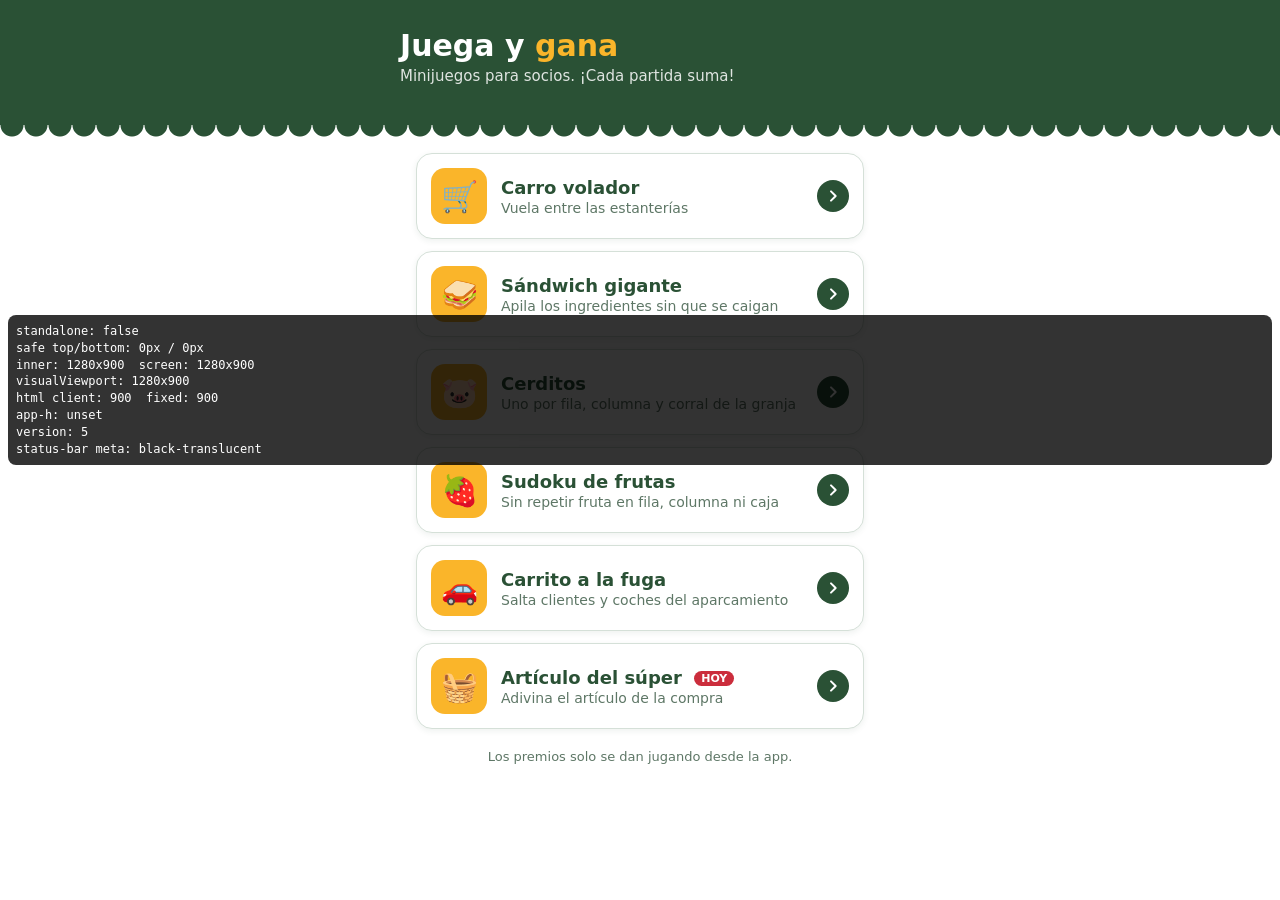
==== index.html @ caca3b2a "Versionar CSS y JS para que el iPhone no use archivos viejos de la caché Co-Authored-By: Claude Opus" ====
<!DOCTYPE html>
<html lang="es">
<head>
<meta charset="UTF-8">
<meta name="viewport" content="width=device-width, initial-scale=1, maximum-scale=1, user-scalable=no, viewport-fit=cover">
<title>Juega y gana</title>
<link rel="icon" href="icons/icon.svg" type="image/svg+xml">
<link rel="icon" href="icons/icon-32.png" sizes="32x32" type="image/png">
<link rel="apple-touch-icon" href="icons/icon-180.png">
<link rel="manifest" href="manifest.webmanifest">
<meta name="theme-color" content="#2A5135">
<meta name="apple-mobile-web-app-title" content="Juega y gana">
<meta name="apple-mobile-web-app-status-bar-style" content="black-translucent">
<link rel="stylesheet" href="shared/styles.css?v=5">
<style>
  :root { --topbar: var(--brand-primary); }   /* same green as the hero */
  body { padding-bottom: calc(24px + env(safe-area-inset-bottom, 0px)); }
  /* Green band at the top with the title, like a shop awning */
  .hero {
    position: relative;
    padding: calc(28px + env(safe-area-inset-top, 0px)) 16px 40px;
    background: var(--brand-primary);
    color: var(--brand-white);
  }
  .hero::after {                   /* scalloped edge of the awning */
    content: "";
    position: absolute;
    left: 0; right: 0; bottom: -12px;
    height: 12px;
    background: radial-gradient(circle at 12px 0, var(--brand-primary) 11px, transparent 12px) 0 0 / 24px 12px repeat-x;
  }
  .hero div { max-width: 480px; margin: 0 auto; }
  .hero h1 { font-size: 30px; }
  .hero h1 span { color: var(--brand-accent); }
  .hero p { margin-top: 4px; font-size: 15px; opacity: 0.85; }
  main { max-width: 480px; margin: 0 auto; padding: 28px 16px 0; }
  .games { list-style: none; display: grid; gap: 12px; }
  .game {
    display: flex; align-items: center; gap: 14px;
    padding: 14px; border-radius: 16px;
    background: var(--brand-bg);
    border: 1px solid var(--brand-border);
    box-shadow: 0 2px 6px rgba(42, 81, 53, 0.08);
    color: inherit; text-decoration: none;
  }
  .game:active { transform: scale(0.98); }
  .game .icon {
    flex: none; width: 56px; height: 56px; border-radius: 14px;
    display: grid; place-items: center; font-size: 30px;
    background: var(--brand-accent);
  }
  .game div { flex: 1; min-width: 0; }
  .game h2 { font-size: 18px; }
  .game p { font-size: 14px; color: var(--brand-muted); margin-top: 2px; }
  .game .go {
    flex: none; width: 32px; height: 32px; border-radius: 50%;
    display: grid; place-items: center;
    background: var(--brand-primary); color: var(--brand-white);
  }
  .game .go svg { width: 16px; height: 16px; fill: none; stroke: currentColor; stroke-width: 3; stroke-linecap: round; stroke-linejoin: round; }
  .game .tag {
    display: inline-block; margin-left: 6px; padding: 1px 7px; border-radius: 999px;
    font-size: 11px; font-weight: 700; vertical-align: 2px;
    background: var(--brand-red); color: var(--brand-white);
  }
  .note { margin-top: 20px; font-size: 13px; text-align: center; color: var(--brand-muted); }
  /* "Add to home screen" banner (shared/install.js) */
  #install { margin-bottom: 16px; }
  #install[hidden] { display: none; }
  .install-card {
    position: relative; padding: 14px; border-radius: 16px;
    background: var(--brand-surface); border: 1px solid var(--brand-border);
  }
  .install-head { display: flex; align-items: center; gap: 12px; padding-right: 28px; }
  .install-head img { flex: none; border-radius: 12px; }
  .install-head h2 { font-size: 16px; }
  .install-head p, .install-text { font-size: 14px; color: var(--brand-muted); }
  .install-text { margin-top: 10px; }
  .install-card ol { margin: 12px 0 0 20px; font-size: 14px; display: grid; gap: 6px; }
  .install-card .glyph {
    width: 18px; height: 18px; vertical-align: -3px;
    fill: none; stroke: currentColor; stroke-width: 2; stroke-linecap: round; stroke-linejoin: round;
  }
  .install-close {
    position: absolute; top: 8px; right: 8px; width: 32px; height: 32px;
    border: 0; border-radius: 50%; background: transparent;
    color: var(--brand-muted); font-size: 24px; line-height: 1; cursor: pointer;
  }
  .install-btn {
    display: block; width: 100%; margin-top: 12px; padding: 12px;
    border: 0; border-radius: 12px; cursor: pointer;
    background: var(--brand-accent); color: var(--brand-on-accent);
    font: inherit; font-size: 16px; font-weight: 700;
  }
  .install-btn:active { transform: scale(0.98); }
  /* Opened with ?instalar=1: bottom sheet over the menu */
  #install.featured {
    position: fixed; inset: 0; z-index: 20; margin: 0;
    display: flex; align-items: flex-end; justify-content: center;
    background: var(--overlay);
  }
  #install.featured[hidden] { display: none; }
  #install.featured .install-card {
    width: 100%; max-width: 480px; border: 0; border-radius: 20px 20px 0 0;
    padding: 20px 16px calc(20px + env(safe-area-inset-bottom, 0px));
    background: var(--brand-bg);
  }
</style>
</head>
<body>
<header class="hero">
  <div>
    <h1>Juega y <span>gana</span></h1>
    <p>Minijuegos para socios. ¡Cada partida suma!</p>
  </div>
</header>
<main>
  <div id="install" hidden></div>
  <ul class="games">
    <li>
      <a class="game" href="vuela/index.html">
        <span class="icon" aria-hidden="true">🛒</span>
        <div><h2>Carro volador</h2><p>Vuela entre las estanterías</p></div>
        <span class="go" aria-hidden="true"><svg viewBox="0 0 24 24"><path d="M9 5l7 7-7 7"/></svg></span>
      </a>
    </li>
    <li>
      <a class="game" href="apila/index.html">
        <span class="icon" aria-hidden="true">🥪</span>
        <div><h2>Sándwich gigante</h2><p>Apila los ingredientes sin que se caigan</p></div>
        <span class="go" aria-hidden="true"><svg viewBox="0 0 24 24"><path d="M9 5l7 7-7 7"/></svg></span>
      </a>
    </li>
    <li>
      <a class="game" href="reinas/index.html">
        <span class="icon" aria-hidden="true">🐷</span>
        <div><h2>Cerditos</h2><p>Uno por fila, columna y corral de la granja</p></div>
        <span class="go" aria-hidden="true"><svg viewBox="0 0 24 24"><path d="M9 5l7 7-7 7"/></svg></span>
      </a>
    </li>
    <li>
      <a class="game" href="sudoku/index.html">
        <span class="icon" aria-hidden="true">🍓</span>
        <div><h2>Sudoku de frutas</h2><p>Sin repetir fruta en fila, columna ni caja</p></div>
        <span class="go" aria-hidden="true"><svg viewBox="0 0 24 24"><path d="M9 5l7 7-7 7"/></svg></span>
      </a>
    </li>
    <li>
      <a class="game" href="parking/index.html">
        <span class="icon" aria-hidden="true">🚗</span>
        <div><h2>Carrito a la fuga</h2><p>Salta clientes y coches del aparcamiento</p></div>
        <span class="go" aria-hidden="true"><svg viewBox="0 0 24 24"><path d="M9 5l7 7-7 7"/></svg></span>
      </a>
    </li>
    <li>
      <a class="game" href="palabra/index.html">
        <span class="icon" aria-hidden="true">🧺</span>
        <div><h2>Artículo del súper <span class="tag">HOY</span></h2><p>Adivina el artículo de la compra</p></div>
        <span class="go" aria-hidden="true"><svg viewBox="0 0 24 24"><path d="M9 5l7 7-7 7"/></svg></span>
      </a>
    </li>
  </ul>
  <p class="note">Los premios solo se dan jugando desde la app.</p>
</main>
<script src="shared/diag.js?v=5"></script>  <!-- TEMPORAL -->
<script src="shared/no-zoom.js?v=5"></script>
<script src="shared/install.js?v=5"></script>
<script>
  // Keep ?token=... when opening a game from the menu
  if (location.search) {
    document.querySelectorAll('a.game').forEach(a => { a.href += location.search; });
  }
</script>
</body>
</html>
---- shared/styles.css ----
/* Common brand styles shared by the menu and every game. */
:root {
  /* Brand palette */
  --brand-green: #2A5135;
  --brand-yellow: #FAB52A;
  --brand-yellow-2: #FAB522;
  --brand-red: #CB2D3C;
  --brand-white: #FFFFFF;

  --brand-bg: var(--brand-white);
  --brand-surface: #EEF3EF;        /* light tint of the green for panels and buttons */
  --brand-border: #D5E0D8;
  --brand-primary: var(--brand-green);
  --brand-accent: var(--brand-yellow);
  --brand-on-accent: var(--brand-green);   /* text on yellow */
  --brand-text: var(--brand-green);
  --brand-muted: #5E7766;
  --overlay: rgba(42, 81, 53, 0.55);
  --brand-font: system-ui, -apple-system, "Segoe UI", Roboto, sans-serif;
  --text: var(--brand-text);
}

/* manipulation: taps and scrolling work, double-tap and pinch zoom do not
   (canvas and the queens board use touch-action: none, which wins over this) */
* { margin: 0; padding: 0; box-sizing: border-box; touch-action: manipulation; }

html, body {
  height: 100%;
  background: var(--brand-bg);
  color: var(--brand-text);
  font-family: var(--brand-font);
  -webkit-tap-highlight-color: transparent;
}

/* Solid strip under the status bar. Safari on iPhone tints its top bar with
   the colour of a fixed element touching the top edge; without one it leaves
   the bar white and blurs the content scrolling under it. Each page sets
   --topbar to the colour at the top of its screen. It must stay hit-testable
   (no pointer-events: none): Safari finds it by hit testing the top edge and
   otherwise falls back to a washed-out blur. */
body::before {
  content: "";
  position: fixed;
  z-index: 9;
  top: 0;
  left: 0;
  right: 0;
  height: max(env(safe-area-inset-top, 0px), 4px);
  background: var(--topbar, var(--brand-bg));
}
/* Opened from the home screen the page runs under the status bar
   (black-translucent in every page), whose icons are always white,
   so the strip behind them is always the brand green. */
@media (display-mode: standalone) {
  body::before { height: env(safe-area-inset-top, 0px); background: var(--brand-primary); }
}

/* Back-to-menu button in every game (bridge.js keeps ?token=... on it) */
.back {
  flex: none;
  width: 40px;
  height: 40px;
  display: grid;
  place-items: center;
  border-radius: 50%;
  background: var(--brand-surface);
  color: var(--brand-text);
}
.back svg {
  width: 22px;
  height: 22px;
  fill: none;
  stroke: currentColor;
  stroke-width: 2.5;
  stroke-linecap: round;
  stroke-linejoin: round;
}
.back:active { transform: scale(0.92); }
/* On top of the full-screen canvas games */
.back.floating {
  position: fixed;
  z-index: 10;
  top: calc(10px + env(safe-area-inset-top, 0px));
  left: calc(10px + env(safe-area-inset-left, 0px));
  background: var(--brand-primary);
  color: var(--brand-white);
  box-shadow: 0 2px 8px rgba(42, 81, 53, 0.3);
}
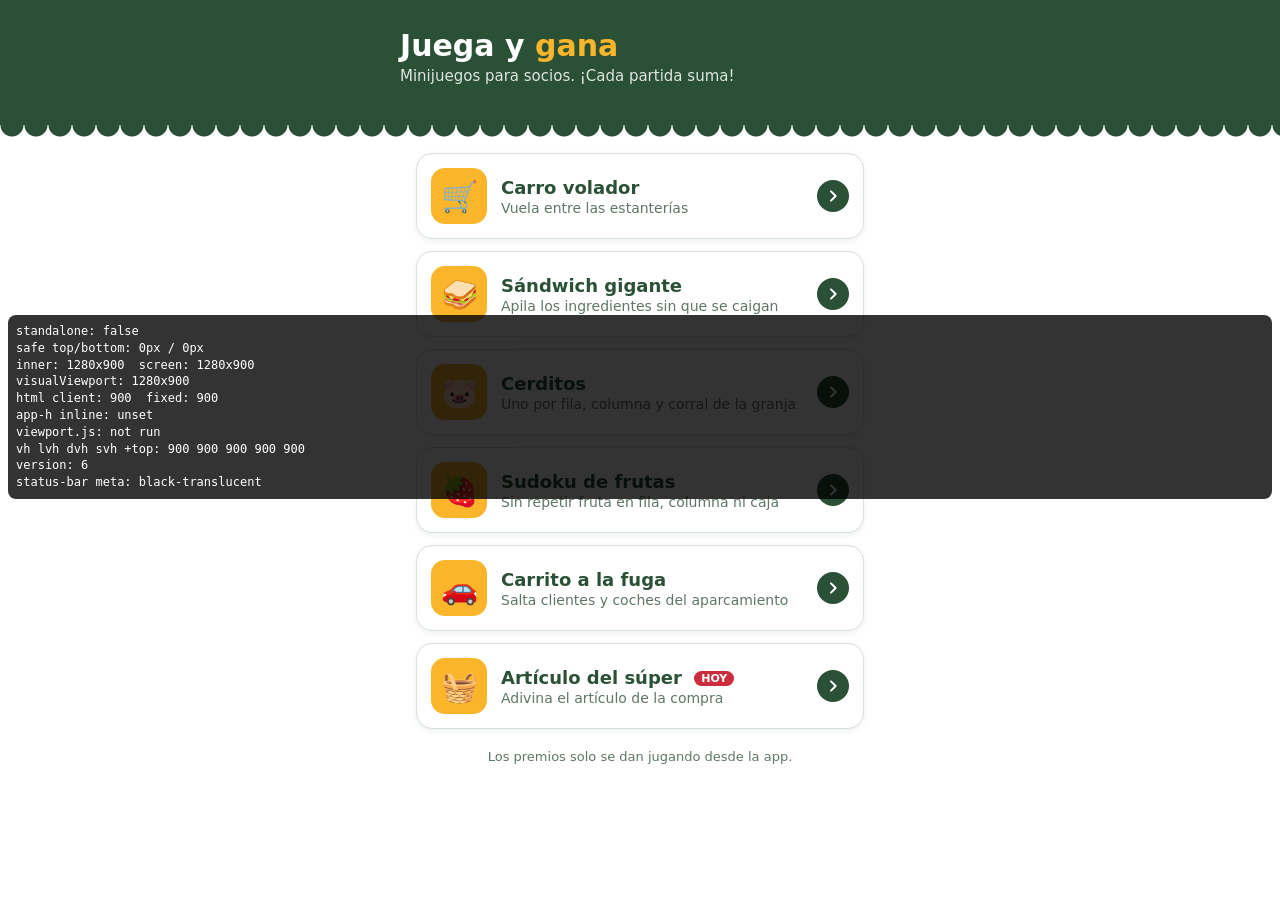
==== commit a0df492e: "Diagnóstico ampliado de alturas de pantalla en iPhone Co-Authored-By: Claude Opus 5.5 <noreply@anthr" ====
--- a/index.html
+++ b/index.html
@@ -11,7 +11,7 @@
 <meta name="theme-color" content="#2A5135">
 <meta name="apple-mobile-web-app-title" content="Juega y gana">
 <meta name="apple-mobile-web-app-status-bar-style" content="black-translucent">
-<link rel="stylesheet" href="shared/styles.css?v=5">
+<link rel="stylesheet" href="shared/styles.css?v=6">
 <style>
   :root { --topbar: var(--brand-primary); }   /* same green as the hero */
   body { padding-bottom: calc(24px + env(safe-area-inset-bottom, 0px)); }
@@ -162,9 +162,9 @@
   </ul>
   <p class="note">Los premios solo se dan jugando desde la app.</p>
 </main>
-<script src="shared/diag.js?v=5"></script>  <!-- TEMPORAL -->
-<script src="shared/no-zoom.js?v=5"></script>
-<script src="shared/install.js?v=5"></script>
+<script src="shared/diag.js?v=6"></script>  <!-- TEMPORAL -->
+<script src="shared/no-zoom.js?v=6"></script>
+<script src="shared/install.js?v=6"></script>
 <script>
   // Keep ?token=... when opening a game from the menu
   if (location.search) {
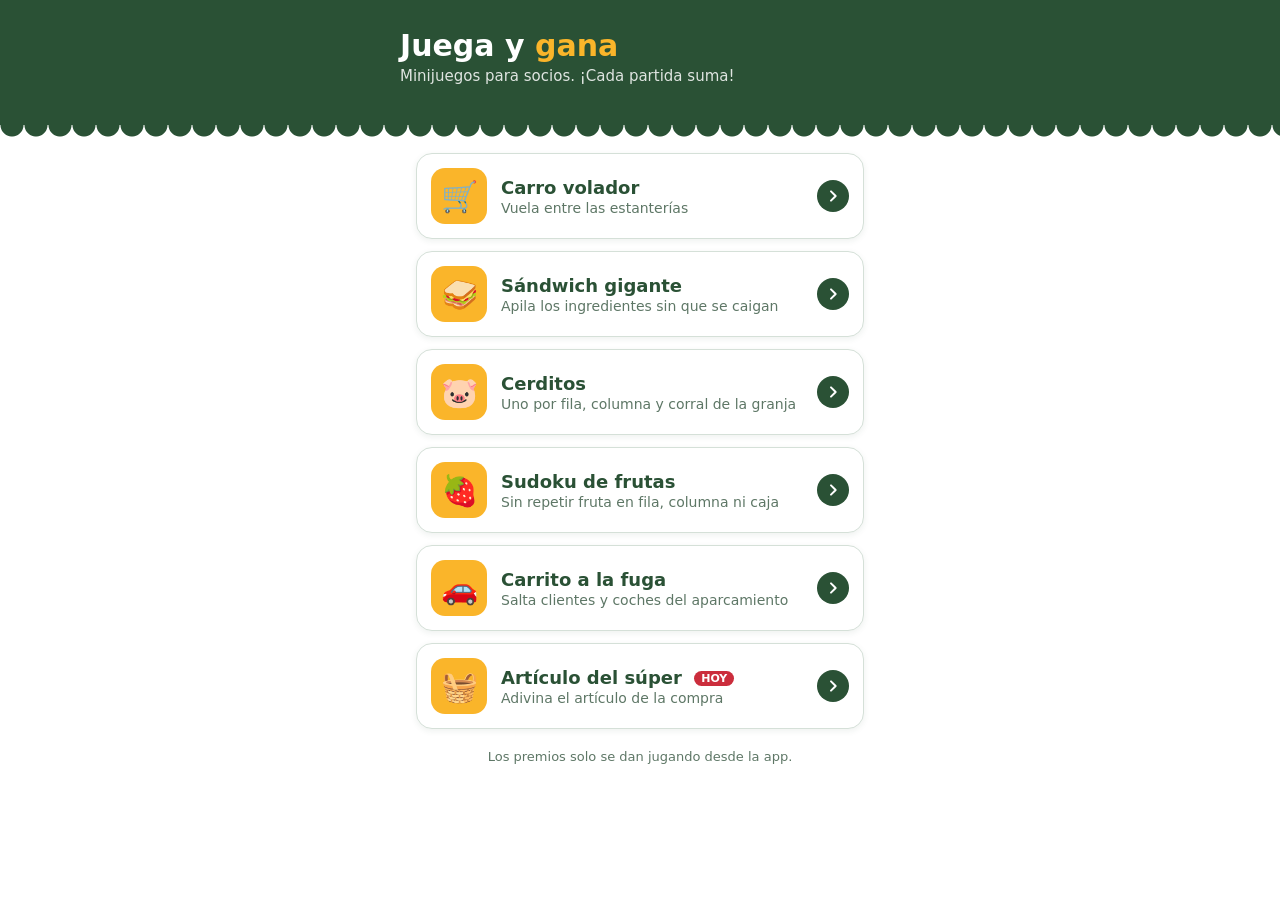
==== commit a3ea139d: "Juegos por debajo de la barra de estado y barra con el color de cada pantalla Co-Authored-By: Claude" ====
--- a/index.html
+++ b/index.html
@@ -11,7 +11,7 @@
 <meta name="theme-color" content="#2A5135">
 <meta name="apple-mobile-web-app-title" content="Juega y gana">
 <meta name="apple-mobile-web-app-status-bar-style" content="black-translucent">
-<link rel="stylesheet" href="shared/styles.css?v=6">
+<link rel="stylesheet" href="shared/styles.css?v=7">
 <style>
   :root { --topbar: var(--brand-primary); }   /* same green as the hero */
   body { padding-bottom: calc(24px + env(safe-area-inset-bottom, 0px)); }
@@ -162,9 +162,8 @@
   </ul>
   <p class="note">Los premios solo se dan jugando desde la app.</p>
 </main>
-<script src="shared/diag.js?v=6"></script>  <!-- TEMPORAL -->
-<script src="shared/no-zoom.js?v=6"></script>
-<script src="shared/install.js?v=6"></script>
+<script src="shared/no-zoom.js?v=7"></script>
+<script src="shared/install.js?v=7"></script>
 <script>
   // Keep ?token=... when opening a game from the menu
   if (location.search) {
--- a/shared/styles.css
+++ b/shared/styles.css
@@ -32,12 +32,10 @@
   -webkit-tap-highlight-color: transparent;
 }
 
-/* Solid strip under the status bar. Safari on iPhone tints its top bar with
-   the colour of a fixed element touching the top edge; without one it leaves
-   the bar white and blurs the content scrolling under it. Each page sets
-   --topbar to the colour at the top of its screen. It must stay hit-testable
-   (no pointer-events: none): Safari finds it by hit testing the top edge and
-   otherwise falls back to a washed-out blur. */
+/* Solid strip under the status bar, in the colour at the top of the current
+   screen (each page sets --topbar). In Safari it tints the browser's top bar;
+   opened from the home screen it fills the status bar zone, which pages and
+   full-screen games keep clear of (see #stage in the games). */
 body::before {
   content: "";
   position: fixed;
@@ -47,12 +45,10 @@
   right: 0;
   height: max(env(safe-area-inset-top, 0px), 4px);
   background: var(--topbar, var(--brand-bg));
+  pointer-events: none;
 }
-/* Opened from the home screen the page runs under the status bar
-   (black-translucent in every page), whose icons are always white,
-   so the strip behind them is always the brand green. */
 @media (display-mode: standalone) {
-  body::before { height: env(safe-area-inset-top, 0px); background: var(--brand-primary); }
+  body::before { height: env(safe-area-inset-top, 0px); }
 }
 
 /* Back-to-menu button in every game (bridge.js keeps ?token=... on it) */
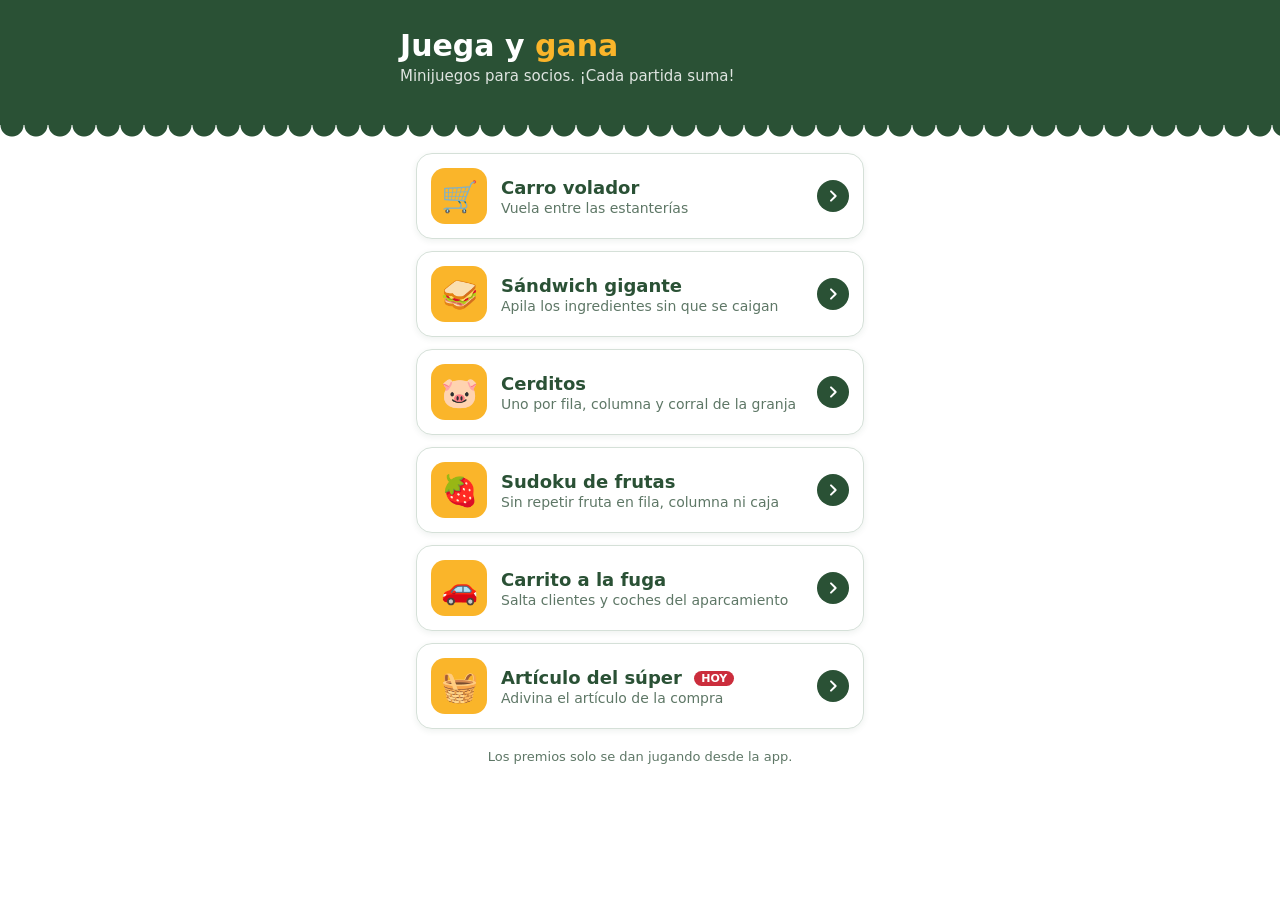
==== commit 595c8cc1: "Barra de estado del color de cada pantalla: body transparente sobre el fondo de html Co-Authored-By:" ====
--- a/index.html
+++ b/index.html
@@ -10,11 +10,11 @@
 <link rel="manifest" href="manifest.webmanifest">
 <meta name="theme-color" content="#2A5135">
 <meta name="apple-mobile-web-app-title" content="Juega y gana">
-<meta name="apple-mobile-web-app-status-bar-style" content="black-translucent">
-<link rel="stylesheet" href="shared/styles.css?v=7">
+<link rel="stylesheet" href="shared/styles.css?v=9">
 <style>
   :root { --topbar: var(--brand-primary); }   /* same green as the hero */
-  body { padding-bottom: calc(24px + env(safe-area-inset-bottom, 0px)); }
+  /* grows with the list, so the green of html only shows behind the status bar */
+  body { height: auto; min-height: 100%; padding-bottom: calc(24px + env(safe-area-inset-bottom, 0px)); }
   /* Green band at the top with the title, like a shop awning */
   .hero {
     position: relative;
@@ -162,8 +162,8 @@
   </ul>
   <p class="note">Los premios solo se dan jugando desde la app.</p>
 </main>
-<script src="shared/no-zoom.js?v=7"></script>
-<script src="shared/install.js?v=7"></script>
+<script src="shared/no-zoom.js?v=9"></script>
+<script src="shared/install.js?v=9"></script>
 <script>
   // Keep ?token=... when opening a game from the menu
   if (location.search) {
--- a/shared/styles.css
+++ b/shared/styles.css
@@ -31,11 +31,25 @@
   font-family: var(--brand-font);
   -webkit-tap-highlight-color: transparent;
 }
+/* Opened from the home screen, iOS paints the status bar with the document
+   background: html blended with body. So html carries the colour at the top
+   of the current screen (each page sets --topbar, also in its theme-color),
+   body stays transparent, and a fixed layer behind the content paints the
+   page colour. */
+html { background: var(--topbar, var(--brand-bg)); }
+body { background: transparent; }
+body::after {
+  content: "";
+  position: fixed;
+  z-index: -1;
+  inset: 0;
+  background: var(--brand-bg);
+  pointer-events: none;
+}
 
-/* Solid strip under the status bar, in the colour at the top of the current
-   screen (each page sets --topbar). In Safari it tints the browser's top bar;
-   opened from the home screen it fills the status bar zone, which pages and
-   full-screen games keep clear of (see #stage in the games). */
+/* Solid strip at the top edge in the same colour: Safari tints its top bar
+   with a fixed element touching that edge. Opened from the home screen the
+   page starts below the status bar, the inset is 0 and the strip disappears. */
 body::before {
   content: "";
   position: fixed;
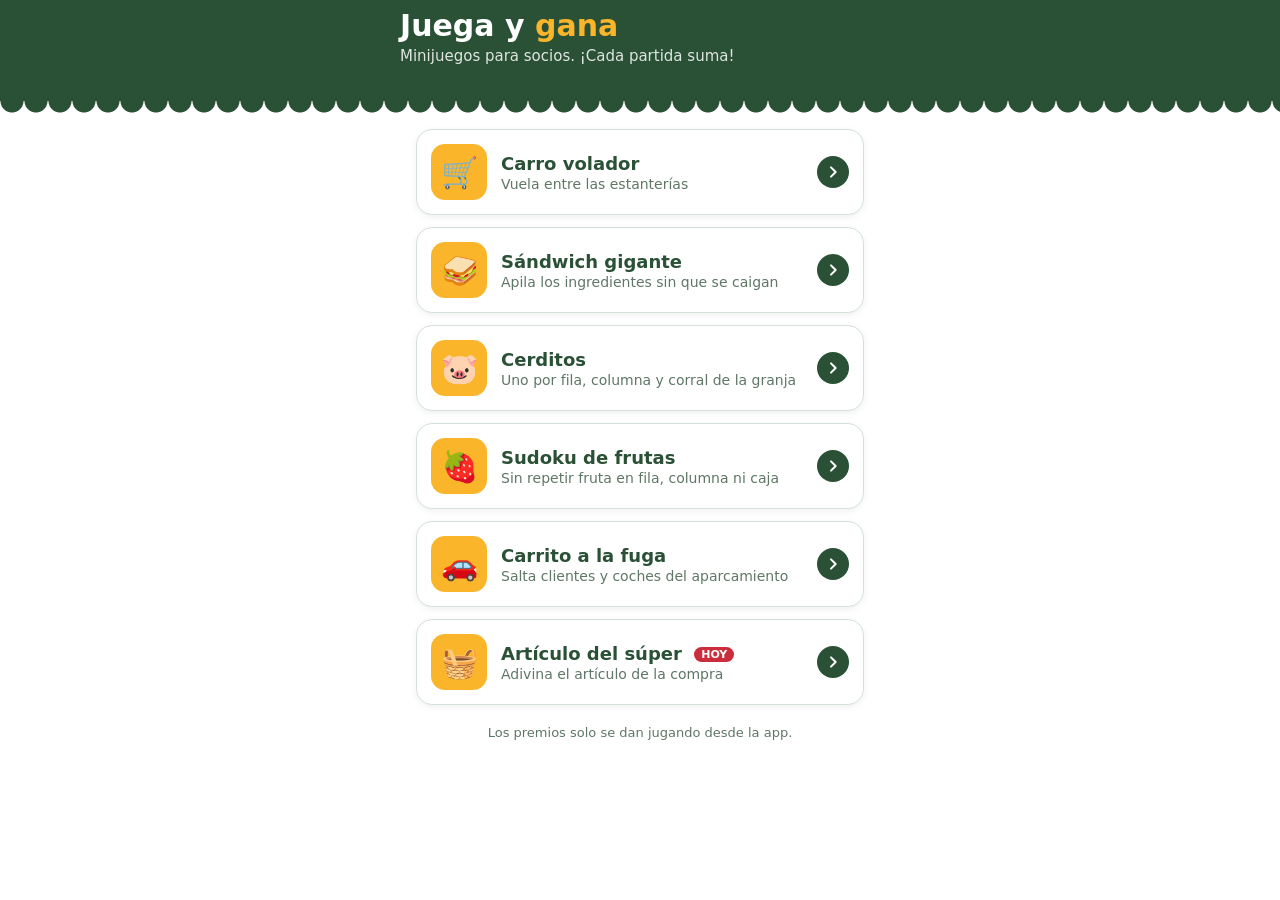
==== commit 13d4a2d7: "Juegos como en la versión 3 con barra del color del cielo, título del menú más arriba y barra sin di" ====
--- a/index.html
+++ b/index.html
@@ -10,7 +10,7 @@
 <link rel="manifest" href="manifest.webmanifest">
 <meta name="theme-color" content="#2A5135">
 <meta name="apple-mobile-web-app-title" content="Juega y gana">
-<link rel="stylesheet" href="shared/styles.css?v=9">
+<link rel="stylesheet" href="shared/styles.css?v=10">
 <style>
   :root { --topbar: var(--brand-primary); }   /* same green as the hero */
   /* grows with the list, so the green of html only shows behind the status bar */
@@ -18,7 +18,7 @@
   /* Green band at the top with the title, like a shop awning */
   .hero {
     position: relative;
-    padding: calc(28px + env(safe-area-inset-top, 0px)) 16px 40px;
+    padding: calc(8px + env(safe-area-inset-top, 0px)) 16px 36px;
     background: var(--brand-primary);
     color: var(--brand-white);
   }
@@ -162,8 +162,8 @@
   </ul>
   <p class="note">Los premios solo se dan jugando desde la app.</p>
 </main>
-<script src="shared/no-zoom.js?v=9"></script>
-<script src="shared/install.js?v=9"></script>
+<script src="shared/no-zoom.js?v=10"></script>
+<script src="shared/install.js?v=10"></script>
 <script>
   // Keep ?token=... when opening a game from the menu
   if (location.search) {
--- a/shared/styles.css
+++ b/shared/styles.css
@@ -47,9 +47,10 @@
   pointer-events: none;
 }
 
-/* Solid strip at the top edge in the same colour: Safari tints its top bar
-   with a fixed element touching that edge. Opened from the home screen the
-   page starts below the status bar, the inset is 0 and the strip disappears. */
+/* Solid strip at the top edge in the same colour. Safari, and the iPhone
+   opened from the home screen, show a solid bar when a fixed element touches
+   that edge; without one they blur the content under it (titles near the
+   top). Same colour as the bar, so it reads as part of it. */
 body::before {
   content: "";
   position: fixed;
@@ -60,9 +61,6 @@
   height: max(env(safe-area-inset-top, 0px), 4px);
   background: var(--topbar, var(--brand-bg));
   pointer-events: none;
-}
-@media (display-mode: standalone) {
-  body::before { height: env(safe-area-inset-top, 0px); }
 }
 
 /* Back-to-menu button in every game (bridge.js keeps ?token=... on it) */
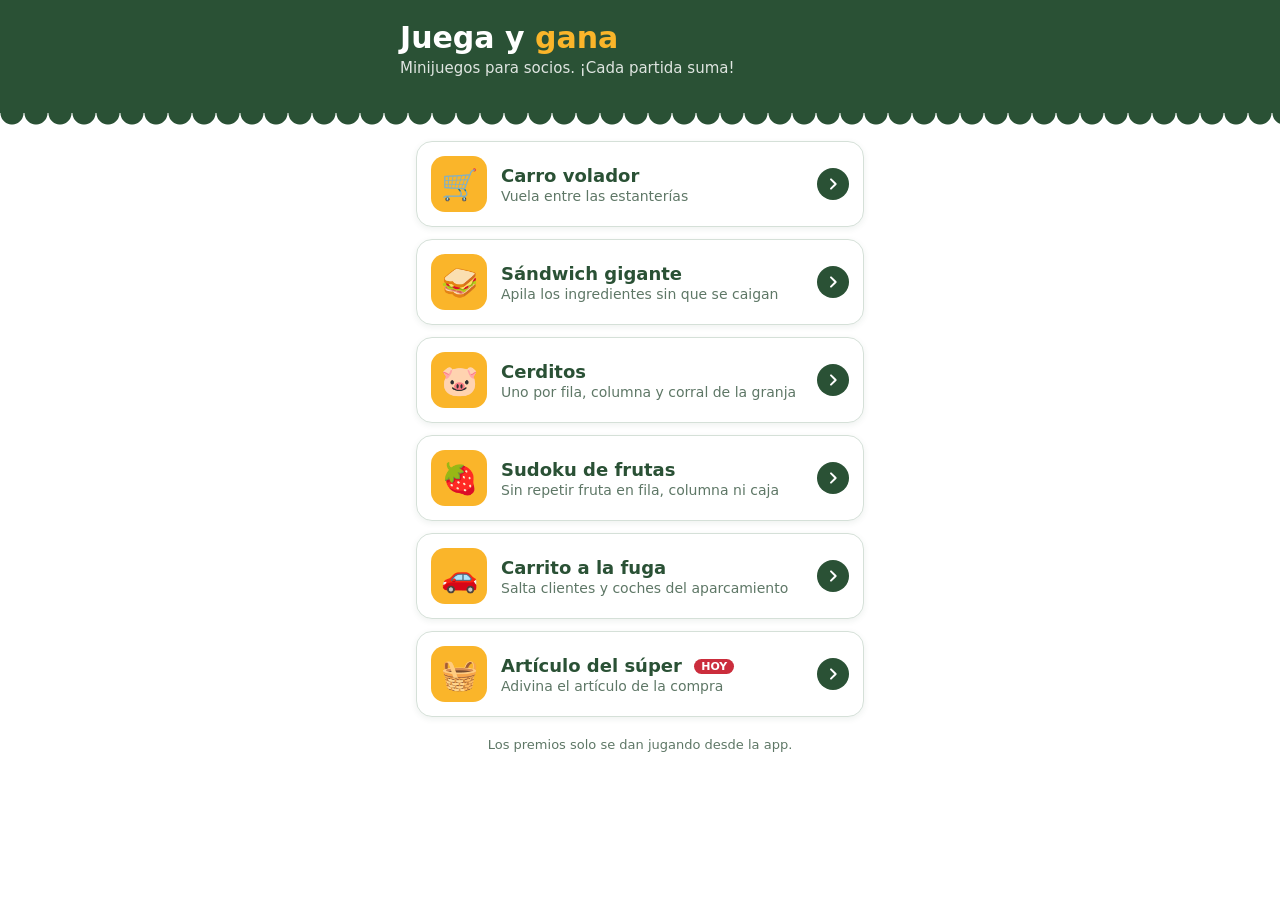
==== commit 1b49ee25: "Más espacio sobre los títulos, sin franja superior, barra aclarada en pausa y fin de partida, botón " ====
--- a/index.html
+++ b/index.html
@@ -10,7 +10,7 @@
 <link rel="manifest" href="manifest.webmanifest">
 <meta name="theme-color" content="#2A5135">
 <meta name="apple-mobile-web-app-title" content="Juega y gana">
-<link rel="stylesheet" href="shared/styles.css?v=10">
+<link rel="stylesheet" href="shared/styles.css?v=11">
 <style>
   :root { --topbar: var(--brand-primary); }   /* same green as the hero */
   /* grows with the list, so the green of html only shows behind the status bar */
@@ -18,7 +18,7 @@
   /* Green band at the top with the title, like a shop awning */
   .hero {
     position: relative;
-    padding: calc(8px + env(safe-area-inset-top, 0px)) 16px 36px;
+    padding: calc(20px + env(safe-area-inset-top, 0px)) 16px 36px;
     background: var(--brand-primary);
     color: var(--brand-white);
   }
@@ -162,8 +162,8 @@
   </ul>
   <p class="note">Los premios solo se dan jugando desde la app.</p>
 </main>
-<script src="shared/no-zoom.js?v=10"></script>
-<script src="shared/install.js?v=10"></script>
+<script src="shared/no-zoom.js?v=11"></script>
+<script src="shared/install.js?v=11"></script>
 <script>
   // Keep ?token=... when opening a game from the menu
   if (location.search) {
--- a/shared/styles.css
+++ b/shared/styles.css
@@ -47,22 +47,6 @@
   pointer-events: none;
 }
 
-/* Solid strip at the top edge in the same colour. Safari, and the iPhone
-   opened from the home screen, show a solid bar when a fixed element touches
-   that edge; without one they blur the content under it (titles near the
-   top). Same colour as the bar, so it reads as part of it. */
-body::before {
-  content: "";
-  position: fixed;
-  z-index: 9;
-  top: 0;
-  left: 0;
-  right: 0;
-  height: max(env(safe-area-inset-top, 0px), 4px);
-  background: var(--topbar, var(--brand-bg));
-  pointer-events: none;
-}
-
 /* Back-to-menu button in every game (bridge.js keeps ?token=... on it) */
 .back {
   flex: none;
